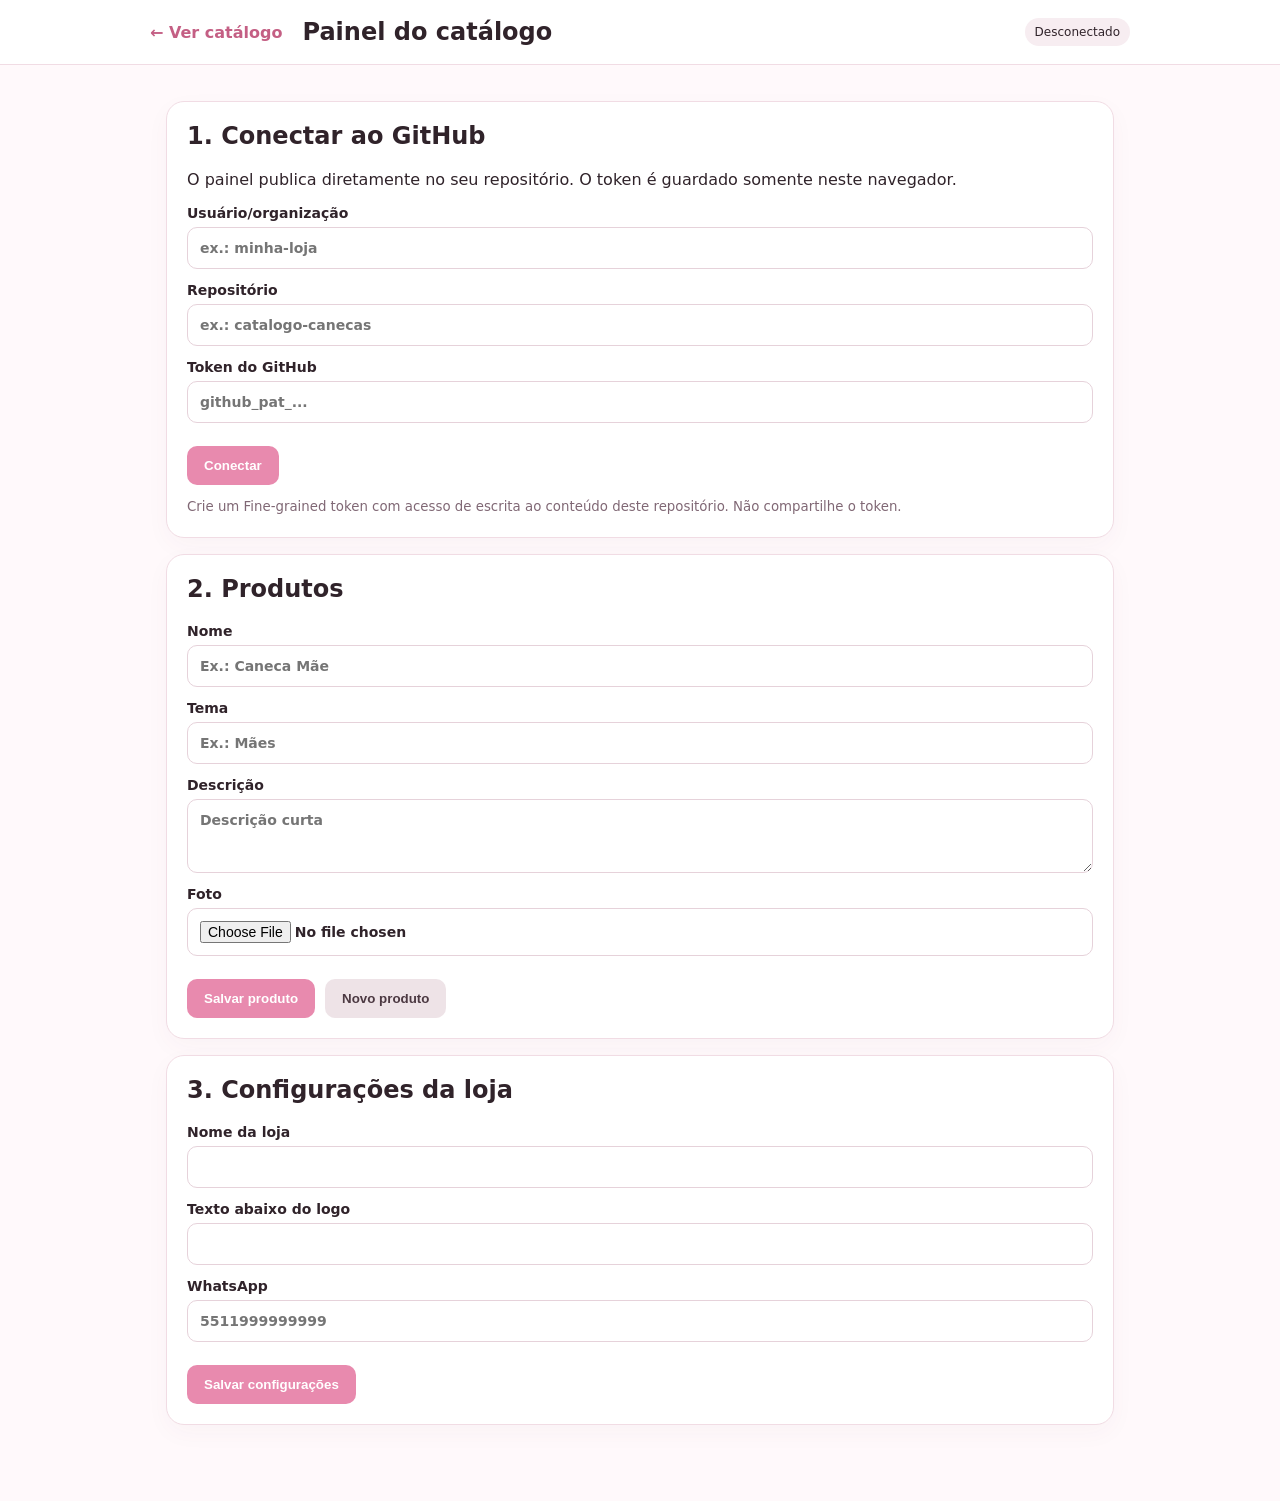
==== admin.html @ 0efa7697 "Add files via upload" ====
<!doctype html><html lang="pt-BR"><head><meta charset="utf-8"><meta name="viewport" content="width=device-width,initial-scale=1"><meta name="theme-color" content="#e88aae"><title>Painel · Catálogo</title><link rel="stylesheet" href="admin.css"></head><body>
<header><a href="./">← Ver catálogo</a><h1>Painel do catálogo</h1><span id="status">Desconectado</span></header>
<main>
<section class="box" id="connection"><h2>1. Conectar ao GitHub</h2><p>O painel publica diretamente no seu repositório. O token é guardado somente neste navegador.</p><label>Usuário/organização <input id="owner" placeholder="ex.: minha-loja"></label><label>Repositório <input id="repo" placeholder="ex.: catalogo-canecas"></label><label>Token do GitHub <input id="token" type="password" placeholder="github_pat_..."></label><button id="connect">Conectar</button><small>Crie um Fine-grained token com acesso de escrita ao conteúdo deste repositório. Não compartilhe o token.</small></section>
<section class="box"><h2>2. Produtos</h2><form id="product-form"><input type="hidden" id="pid"><input type="hidden" id="oldimage">
<label>Nome <input id="title" required placeholder="Ex.: Caneca Mãe"></label><label>Tema <input id="theme" required placeholder="Ex.: Mães"></label><label>Descrição <textarea id="description" rows="3" placeholder="Descrição curta"></textarea></label><label>Foto <input id="photo" type="file" accept="image/*"></label><div class="preview"><img id="preview"></div><div class="row"><button type="submit">Salvar produto</button><button type="button" class="secondary" id="clear">Novo produto</button></div></form><div id="products"></div></section>
<section class="box"><h2>3. Configurações da loja</h2><label>Nome da loja <input id="storeName"></label><label>Texto abaixo do logo <input id="subtitle"></label><label>WhatsApp <input id="whatsapp" placeholder="5511999999999"></label><button id="saveconfig">Salvar configurações</button></section>
</main><script src="admin.js"></script></body></html>
---- admin.css ----
*{box-sizing:border-box}body{margin:0;background:#fff9fb;color:#30232a;font-family:Inter,system-ui,Arial}header{padding:18px max(16px,calc((100% - 980px)/2));background:#fff;border-bottom:1px solid #f1dce4;display:flex;align-items:center;gap:20px;flex-wrap:wrap}header h1{margin:0;font-size:24px;flex:1}header a{color:#c45f84;text-decoration:none;font-weight:800}#status{font-size:12px;background:#f7edf1;padding:7px 10px;border-radius:999px}main{max-width:980px;margin:auto;padding:20px 16px 60px}.box{background:#fff;border:1px solid #f1dce4;border-radius:18px;padding:20px;margin:16px 0;box-shadow:0 8px 25px #6c3e5309}.box h2{margin-top:0}label{display:block;font-weight:800;font-size:14px;margin:13px 0}input,textarea{display:block;width:100%;margin-top:6px;border:1px solid #e6d2da;border-radius:10px;padding:12px;font:inherit;background:#fff}button{border:0;border-radius:10px;padding:12px 17px;background:#e88aae;color:#fff;font-weight:900;cursor:pointer;margin-top:10px}.secondary{background:#eee3e7;color:#4c3942}.row{display:flex;gap:10px;flex-wrap:wrap}.preview img{max-width:180px;max-height:180px;border-radius:12px;margin-top:10px;display:none}small{display:block;color:#806875;margin-top:12px;line-height:1.5}.item{display:grid;grid-template-columns:80px 1fr auto;gap:14px;align-items:center;border-top:1px solid #f1dce4;padding:14px 0}.item img{width:80px;height:80px;object-fit:cover;border-radius:12px}.item h3{margin:0 0 4px;font-size:15px}.item p{margin:0;color:#806875;font-size:13px}@media(max-width:600px){.item{grid-template-columns:65px 1fr}.item img{width:65px;height:65px}.item .actions{grid-column:2}.item button{margin-right:5px}}
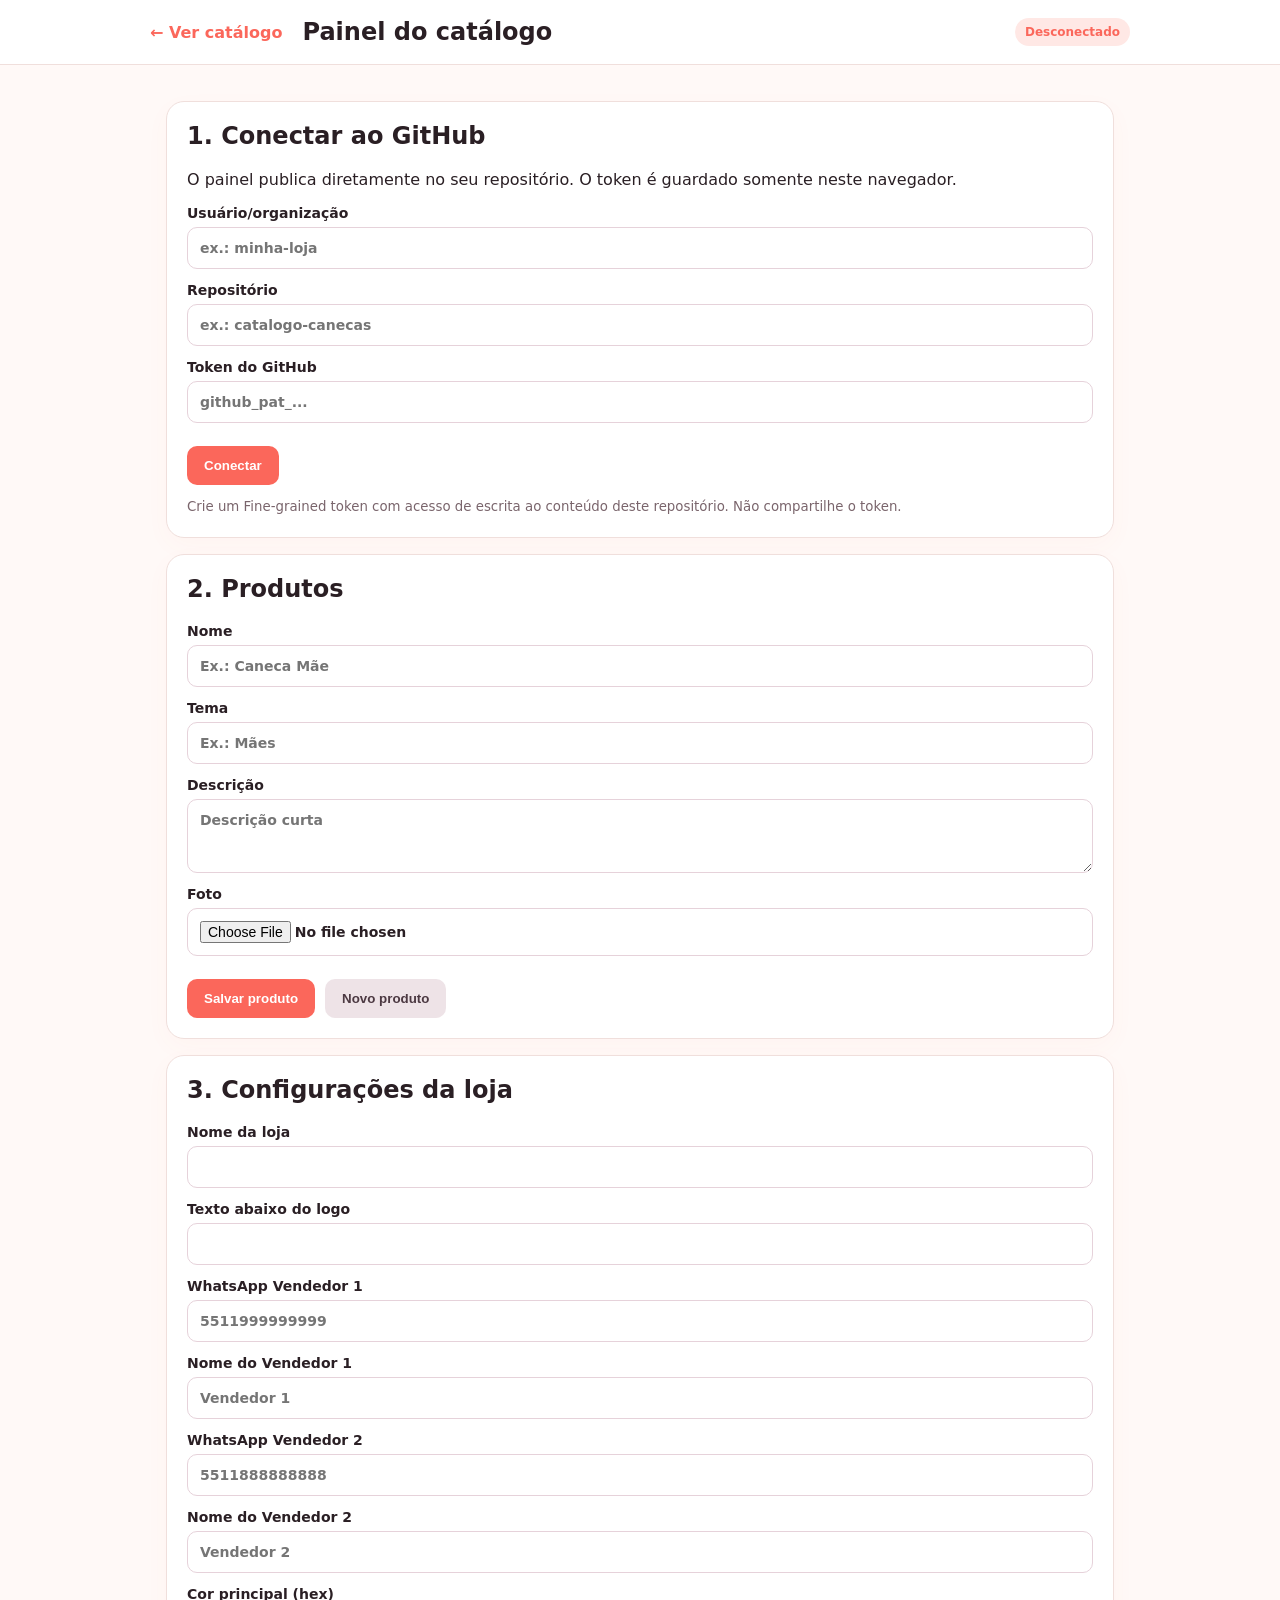
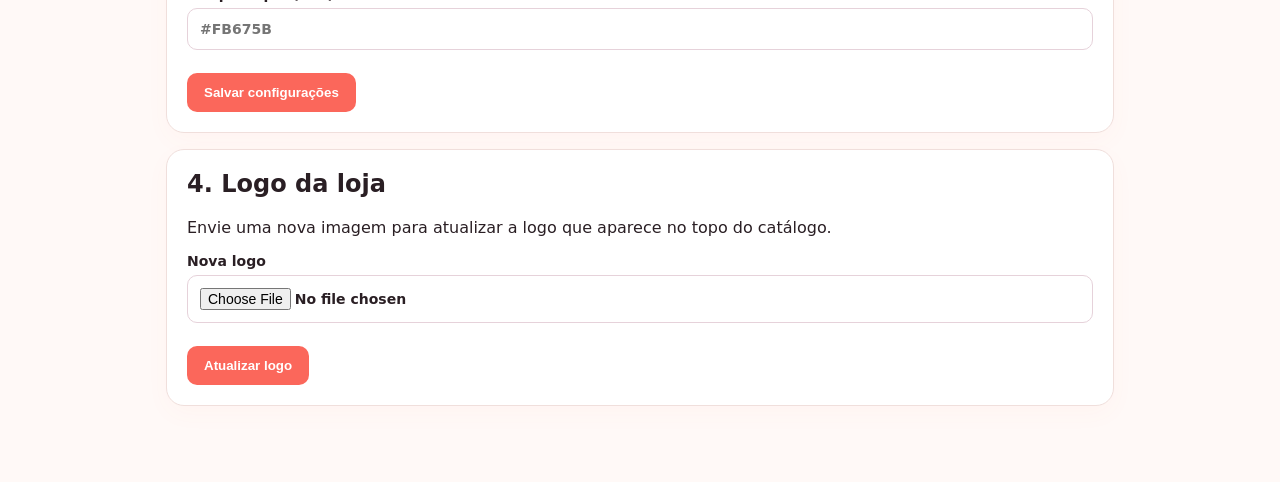
==== commit 37be3c4e: "Add files via upload" ====
--- a/admin.html
+++ b/admin.html
@@ -1,8 +1,67 @@
-<!doctype html><html lang="pt-BR"><head><meta charset="utf-8"><meta name="viewport" content="width=device-width,initial-scale=1"><meta name="theme-color" content="#e88aae"><title>Painel · Catálogo</title><link rel="stylesheet" href="admin.css"></head><body>
-<header><a href="./">← Ver catálogo</a><h1>Painel do catálogo</h1><span id="status">Desconectado</span></header>
+<!doctype html>
+<html lang="pt-BR">
+<head>
+<meta charset="utf-8">
+<meta name="viewport" content="width=device-width,initial-scale=1">
+<meta name="theme-color" content="#FB675B">
+<title>Painel · Techne</title>
+<link rel="stylesheet" href="admin.css">
+</head>
+<body>
+<header>
+  <a href="./">← Ver catálogo</a>
+  <h1>Painel do catálogo</h1>
+  <span id="status">Desconectado</span>
+</header>
 <main>
-<section class="box" id="connection"><h2>1. Conectar ao GitHub</h2><p>O painel publica diretamente no seu repositório. O token é guardado somente neste navegador.</p><label>Usuário/organização <input id="owner" placeholder="ex.: minha-loja"></label><label>Repositório <input id="repo" placeholder="ex.: catalogo-canecas"></label><label>Token do GitHub <input id="token" type="password" placeholder="github_pat_..."></label><button id="connect">Conectar</button><small>Crie um Fine-grained token com acesso de escrita ao conteúdo deste repositório. Não compartilhe o token.</small></section>
-<section class="box"><h2>2. Produtos</h2><form id="product-form"><input type="hidden" id="pid"><input type="hidden" id="oldimage">
-<label>Nome <input id="title" required placeholder="Ex.: Caneca Mãe"></label><label>Tema <input id="theme" required placeholder="Ex.: Mães"></label><label>Descrição <textarea id="description" rows="3" placeholder="Descrição curta"></textarea></label><label>Foto <input id="photo" type="file" accept="image/*"></label><div class="preview"><img id="preview"></div><div class="row"><button type="submit">Salvar produto</button><button type="button" class="secondary" id="clear">Novo produto</button></div></form><div id="products"></div></section>
-<section class="box"><h2>3. Configurações da loja</h2><label>Nome da loja <input id="storeName"></label><label>Texto abaixo do logo <input id="subtitle"></label><label>WhatsApp <input id="whatsapp" placeholder="5511999999999"></label><button id="saveconfig">Salvar configurações</button></section>
-</main><script src="admin.js"></script></body></html>+  <section class="box" id="connection">
+    <h2>1. Conectar ao GitHub</h2>
+    <p>O painel publica diretamente no seu repositório. O token é guardado somente neste navegador.</p>
+    <label>Usuário/organização <input id="owner" placeholder="ex.: minha-loja"></label>
+    <label>Repositório <input id="repo" placeholder="ex.: catalogo-canecas"></label>
+    <label>Token do GitHub <input id="token" type="password" placeholder="github_pat_..."></label>
+    <button id="connect">Conectar</button>
+    <small>Crie um Fine-grained token com acesso de escrita ao conteúdo deste repositório. Não compartilhe o token.</small>
+  </section>
+
+  <section class="box">
+    <h2>2. Produtos</h2>
+    <form id="product-form">
+      <input type="hidden" id="pid">
+      <input type="hidden" id="oldimage">
+      <label>Nome <input id="title" required placeholder="Ex.: Caneca Mãe"></label>
+      <label>Tema <input id="theme" required placeholder="Ex.: Mães"></label>
+      <label>Descrição <textarea id="description" rows="3" placeholder="Descrição curta"></textarea></label>
+      <label>Foto <input id="photo" type="file" accept="image/*"></label>
+      <div class="preview"><img id="preview"></div>
+      <div class="row">
+        <button type="submit">Salvar produto</button>
+        <button type="button" class="secondary" id="clear">Novo produto</button>
+      </div>
+    </form>
+    <div id="products"></div>
+  </section>
+
+  <section class="box">
+    <h2>3. Configurações da loja</h2>
+    <label>Nome da loja <input id="storeName"></label>
+    <label>Texto abaixo do logo <input id="subtitle"></label>
+    <label>WhatsApp Vendedor 1 <input id="whatsapp1" placeholder="5511999999999"></label>
+    <label>Nome do Vendedor 1 <input id="seller1Name" placeholder="Vendedor 1"></label>
+    <label>WhatsApp Vendedor 2 <input id="whatsapp2" placeholder="5511888888888"></label>
+    <label>Nome do Vendedor 2 <input id="seller2Name" placeholder="Vendedor 2"></label>
+    <label>Cor principal (hex) <input id="primaryColor" placeholder="#FB675B"></label>
+    <button id="saveconfig">Salvar configurações</button>
+  </section>
+
+  <section class="box">
+    <h2>4. Logo da loja</h2>
+    <p>Envie uma nova imagem para atualizar a logo que aparece no topo do catálogo.</p>
+    <label>Nova logo <input id="logo-file" type="file" accept="image/*"></label>
+    <div class="preview"><img id="logo-preview" style="max-height:80px"></div>
+    <button id="save-logo">Atualizar logo</button>
+  </section>
+</main>
+<script src="admin.js"></script>
+</body>
+</html>
--- a/admin.css
+++ b/admin.css
@@ -1 +1,114 @@
-*{box-sizing:border-box}body{margin:0;background:#fff9fb;color:#30232a;font-family:Inter,system-ui,Arial}header{padding:18px max(16px,calc((100% - 980px)/2));background:#fff;border-bottom:1px solid #f1dce4;display:flex;align-items:center;gap:20px;flex-wrap:wrap}header h1{margin:0;font-size:24px;flex:1}header a{color:#c45f84;text-decoration:none;font-weight:800}#status{font-size:12px;background:#f7edf1;padding:7px 10px;border-radius:999px}main{max-width:980px;margin:auto;padding:20px 16px 60px}.box{background:#fff;border:1px solid #f1dce4;border-radius:18px;padding:20px;margin:16px 0;box-shadow:0 8px 25px #6c3e5309}.box h2{margin-top:0}label{display:block;font-weight:800;font-size:14px;margin:13px 0}input,textarea{display:block;width:100%;margin-top:6px;border:1px solid #e6d2da;border-radius:10px;padding:12px;font:inherit;background:#fff}button{border:0;border-radius:10px;padding:12px 17px;background:#e88aae;color:#fff;font-weight:900;cursor:pointer;margin-top:10px}.secondary{background:#eee3e7;color:#4c3942}.row{display:flex;gap:10px;flex-wrap:wrap}.preview img{max-width:180px;max-height:180px;border-radius:12px;margin-top:10px;display:none}small{display:block;color:#806875;margin-top:12px;line-height:1.5}.item{display:grid;grid-template-columns:80px 1fr auto;gap:14px;align-items:center;border-top:1px solid #f1dce4;padding:14px 0}.item img{width:80px;height:80px;object-fit:cover;border-radius:12px}.item h3{margin:0 0 4px;font-size:15px}.item p{margin:0;color:#806875;font-size:13px}@media(max-width:600px){.item{grid-template-columns:65px 1fr}.item img{width:65px;height:65px}.item .actions{grid-column:2}.item button{margin-right:5px}}
+* { box-sizing: border-box; }
+body {
+  margin: 0;
+  background: #FFF9F7;
+  color: #2A1F24;
+  font-family: Inter, system-ui, Arial;
+}
+header {
+  padding: 18px max(16px, calc((100% - 980px) / 2));
+  background: #fff;
+  border-bottom: 1px solid #F0DFDC;
+  display: flex;
+  align-items: center;
+  gap: 20px;
+  flex-wrap: wrap;
+}
+header h1 { margin: 0; font-size: 24px; flex: 1; }
+header a {
+  color: #FB675B;
+  text-decoration: none;
+  font-weight: 800;
+}
+#status {
+  font-size: 12px;
+  background: #FFE8E5;
+  padding: 7px 10px;
+  border-radius: 999px;
+  color: #FB675B;
+  font-weight: 700;
+}
+main {
+  max-width: 980px;
+  margin: auto;
+  padding: 20px 16px 60px;
+}
+.box {
+  background: #fff;
+  border: 1px solid #F0DFDC;
+  border-radius: 18px;
+  padding: 20px;
+  margin: 16px 0;
+  box-shadow: 0 8px 25px #FB675B09;
+}
+.box h2 { margin-top: 0; }
+label {
+  display: block;
+  font-weight: 800;
+  font-size: 14px;
+  margin: 13px 0;
+}
+input, textarea {
+  display: block;
+  width: 100%;
+  margin-top: 6px;
+  border: 1px solid #E6D2DA;
+  border-radius: 10px;
+  padding: 12px;
+  font: inherit;
+  background: #fff;
+}
+button {
+  border: 0;
+  border-radius: 10px;
+  padding: 12px 17px;
+  background: #FB675B;
+  color: #fff;
+  font-weight: 900;
+  cursor: pointer;
+  margin-top: 10px;
+}
+.secondary {
+  background: #eee3e7;
+  color: #4c3942;
+}
+.row {
+  display: flex;
+  gap: 10px;
+  flex-wrap: wrap;
+}
+.preview img {
+  max-width: 180px;
+  max-height: 180px;
+  border-radius: 12px;
+  margin-top: 10px;
+  display: none;
+}
+small {
+  display: block;
+  color: #7A656C;
+  margin-top: 12px;
+  line-height: 1.5;
+}
+.item {
+  display: grid;
+  grid-template-columns: 80px 1fr auto;
+  gap: 14px;
+  align-items: center;
+  border-top: 1px solid #F0DFDC;
+  padding: 14px 0;
+}
+.item img {
+  width: 80px;
+  height: 80px;
+  object-fit: cover;
+  border-radius: 12px;
+}
+.item h3 { margin: 0 0 4px; font-size: 15px; }
+.item p { margin: 0; color: #7A656C; font-size: 13px; }
+@media (max-width: 600px) {
+  .item { grid-template-columns: 65px 1fr; }
+  .item img { width: 65px; height: 65px; }
+  .item .actions { grid-column: 2; }
+  .item button { margin-right: 5px; }
+}
